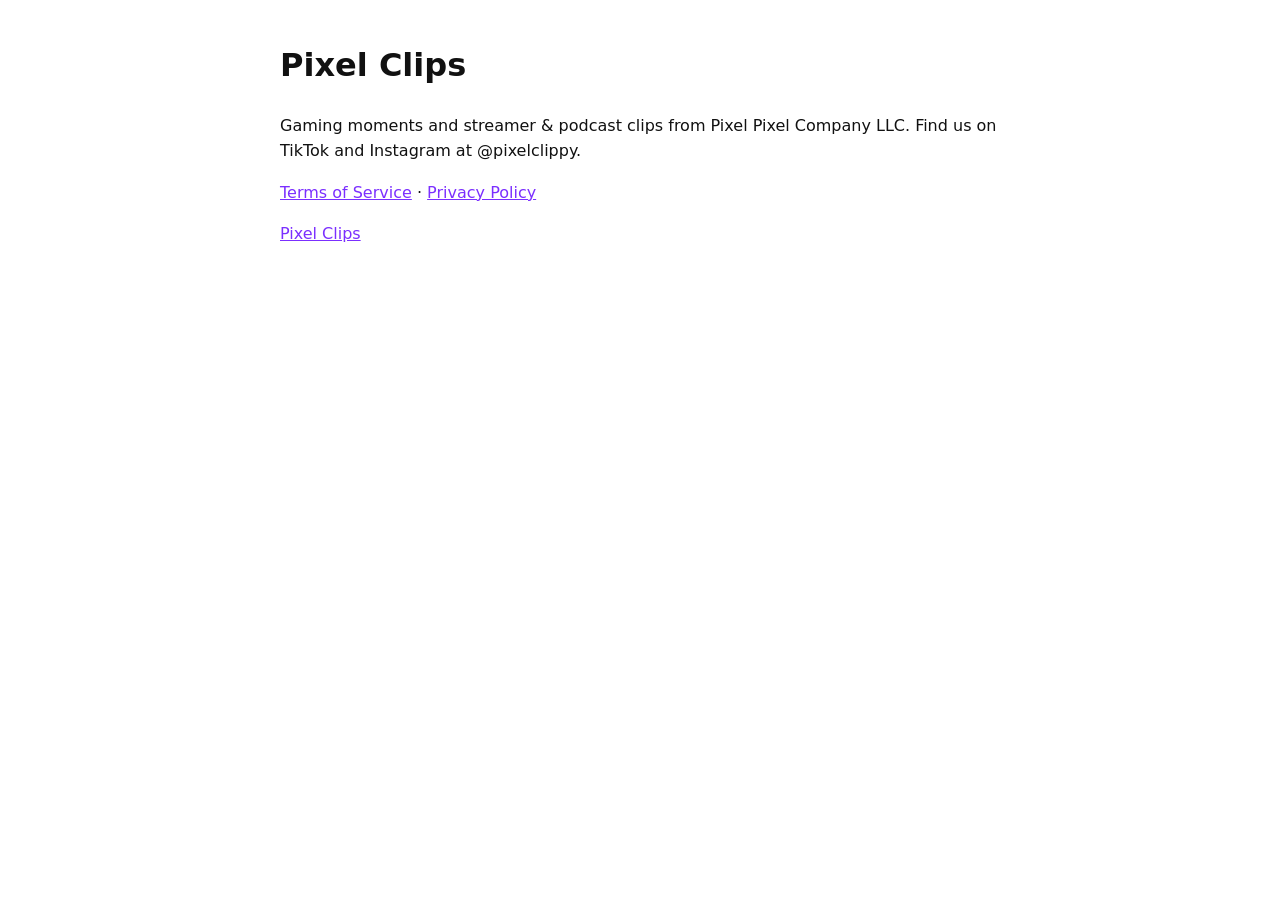
==== index.html @ 1bb0a0e5 "Add files via upload" ====
<!doctype html><html lang="en"><head><meta charset="utf-8"><meta name="viewport" content="width=device-width,initial-scale=1"><title>Pixel Clips</title><style>body{font-family:-apple-system,system-ui,sans-serif;max-width:720px;margin:40px auto;padding:0 16px;line-height:1.6;color:#111;background:#fff}a{color:#7B2FFF}</style></head><body><h1>Pixel Clips</h1><p>Gaming moments and streamer &amp; podcast clips from Pixel Pixel Company LLC. Find us on TikTok and Instagram at @pixelclippy.</p><p><a href="terms.html">Terms of Service</a> · <a href="privacy.html">Privacy Policy</a></p><p><a href="./">Pixel Clips</a></p></body></html>
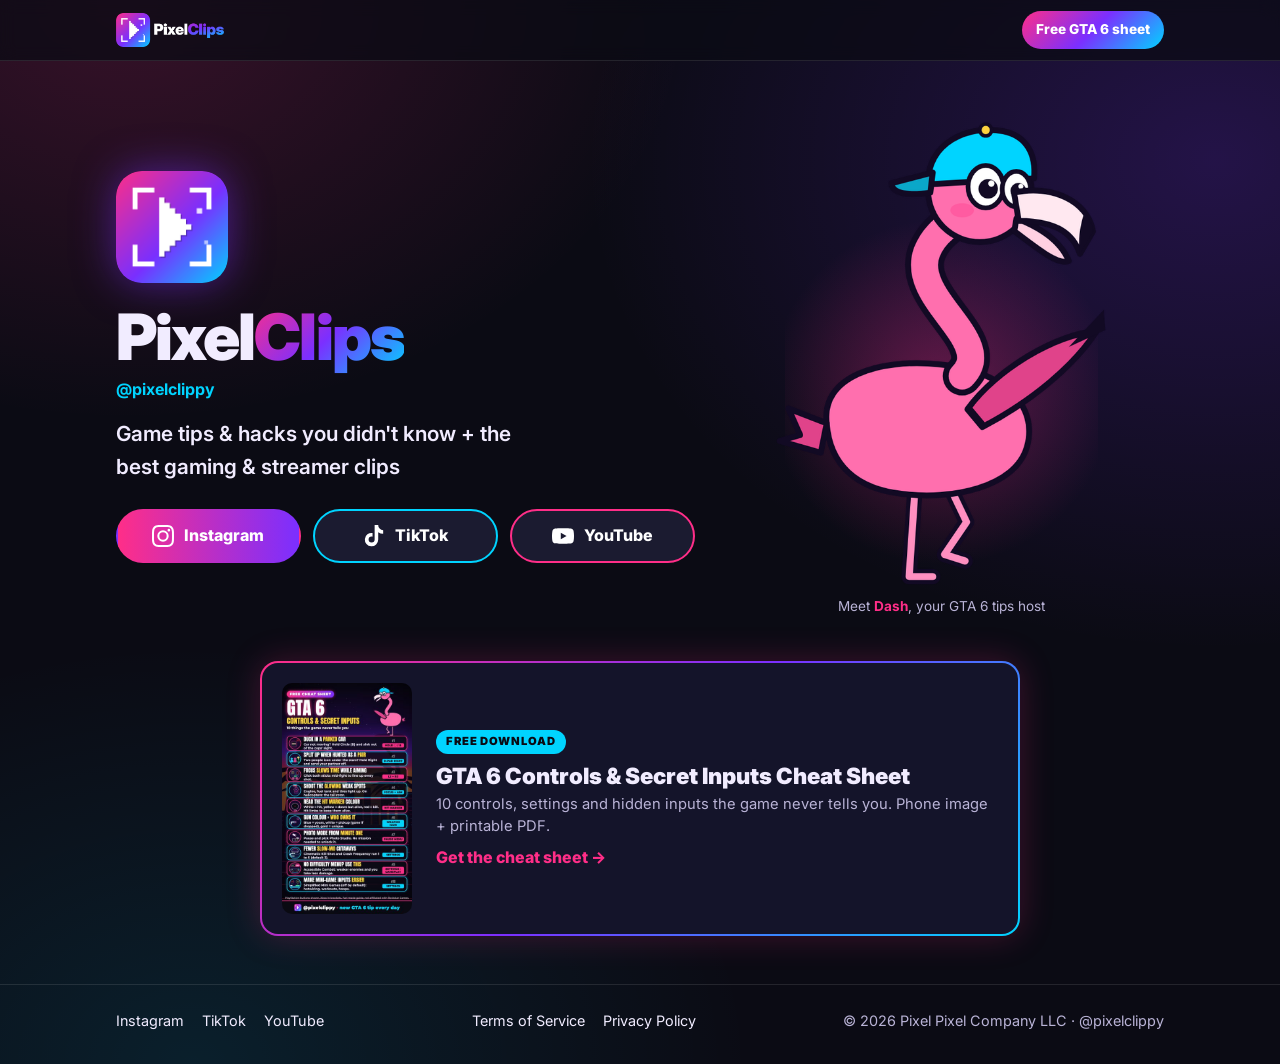
==== commit 6343e616: "Revamp site in the Pixel Clips brand style; add GTA 6 cheat sheet page - Home: logo, bio, Instagram/" ====
--- a/index.html
+++ b/index.html
@@ -1 +1,60 @@
-<!doctype html><html lang="en"><head><meta charset="utf-8"><meta name="viewport" content="width=device-width,initial-scale=1"><title>Pixel Clips</title><style>body{font-family:-apple-system,system-ui,sans-serif;max-width:720px;margin:40px auto;padding:0 16px;line-height:1.6;color:#111;background:#fff}a{color:#7B2FFF}</style></head><body><h1>Pixel Clips</h1><p>Gaming moments and streamer &amp; podcast clips from Pixel Pixel Company LLC. Find us on TikTok and Instagram at @pixelclippy.</p><p><a href="terms.html">Terms of Service</a> · <a href="privacy.html">Privacy Policy</a></p><p><a href="./">Pixel Clips</a></p></body></html>
+<!doctype html>
+<html lang="en">
+<head>
+<meta charset="utf-8">
+<meta name="viewport" content="width=device-width, initial-scale=1">
+<title>Pixel Clips (@pixelclippy)</title>
+<meta name="description" content="Game tips &amp; hacks you didn't know + the best gaming &amp; streamer clips. @pixelclippy on Instagram, TikTok and YouTube.">
+<meta name="theme-color" content="#0B0B14">
+<link rel="icon" type="image/png" href="assets/favicon.png">
+<link rel="apple-touch-icon" href="assets/apple-touch-icon.png">
+<link rel="preconnect" href="https://fonts.googleapis.com">
+<link rel="preconnect" href="https://fonts.gstatic.com" crossorigin>
+<link href="https://fonts.googleapis.com/css2?family=Inter:wght@400;600;700;800;900&display=swap" rel="stylesheet">
+<link rel="stylesheet" href="assets/site.css">
+<meta property="og:type" content="website">
+<meta property="og:url" content="https://pixelpixelcompany.github.io/pixelclips-site/">
+<meta property="og:title" content="Pixel Clips (@pixelclippy)">
+<meta property="og:description" content="Game tips &amp; hacks you didn't know + the best gaming &amp; streamer clips">
+<meta property="og:image" content="https://pixelpixelcompany.github.io/pixelclips-site/assets/logo-mark.png">
+</head>
+<body>
+<header class="site-header"><div class="wrap">
+  <a class="brand" href="./" aria-label="Pixel Clips home"><img src="assets/wordmark.png" width="800" height="252" alt="Pixel Clips"></a>
+  <a class="header-cta" href="gta6-cheat-sheet/">Free GTA 6 sheet</a>
+</div></header>
+<main class="wrap">
+  <section class="hero">
+    <div class="hero-copy">
+      <img class="hero-logo" src="assets/logo-mark.png" width="512" height="512" alt="Pixel Clips logo">
+      <h1>Pixel<span class="grad">Clips</span></h1>
+      <p class="handle">@pixelclippy</p>
+      <p class="bio">Game tips &amp; hacks you didn't know + the best gaming &amp; streamer clips</p>
+      <div class="socials">
+      <a class="btn btn-ig" href="https://www.instagram.com/pixelclippy/"><svg viewBox="0 0 24 24" aria-hidden="true"><path d="M12 2.2c3.2 0 3.6 0 4.8.1 3.3.1 4.8 1.7 4.9 4.9.1 1.3.1 1.6.1 4.8s0 3.6-.1 4.8c-.1 3.2-1.7 4.8-4.9 4.9-1.3.1-1.6.1-4.8.1s-3.6 0-4.8-.1c-3.3-.1-4.8-1.7-4.9-4.9C2.2 15.6 2.2 15.2 2.2 12s0-3.6.1-4.8C2.4 3.9 4 2.4 7.2 2.3 8.4 2.2 8.8 2.2 12 2.2zM12 0C8.7 0 8.3 0 7.1.1 2.7.3.3 2.7.1 7.1 0 8.3 0 8.7 0 12s0 3.7.1 4.9c.2 4.4 2.6 6.8 7 7 1.2.1 1.6.1 4.9.1s3.7 0 4.9-.1c4.4-.2 6.8-2.6 7-7 .1-1.2.1-1.6.1-4.9s0-3.7-.1-4.9c-.2-4.4-2.6-6.8-7-7C15.7 0 15.3 0 12 0zm0 5.8a6.2 6.2 0 1 0 0 12.4 6.2 6.2 0 0 0 0-12.4zM12 16a4 4 0 1 1 0-8 4 4 0 0 1 0 8zm6.4-11.8a1.4 1.4 0 1 0 0 2.9 1.4 1.4 0 0 0 0-2.9z"/></svg>Instagram</a>
+      <a class="btn btn-tt" href="https://www.tiktok.com/@pixelclippy"><svg viewBox="0 0 24 24" aria-hidden="true"><path d="M16.6 0h-3.9v15.9a3.3 3.3 0 1 1-3.3-3.3c.3 0 .7 0 1 .1V8.7a7.3 7.3 0 1 0 6.2 7.2V7.8a9.2 9.2 0 0 0 5.4 1.7V5.6A5.4 5.4 0 0 1 16.6 0z"/></svg>TikTok</a>
+      <a class="btn btn-yt" href="https://www.youtube.com/@pixelclippy"><svg viewBox="0 0 24 24" aria-hidden="true"><path d="M23.5 6.2a3 3 0 0 0-2.1-2.1C19.5 3.6 12 3.6 12 3.6s-7.5 0-9.4.5A3 3 0 0 0 .5 6.2 31.4 31.4 0 0 0 0 12a31.4 31.4 0 0 0 .5 5.8 3 3 0 0 0 2.1 2.1c1.9.5 9.4.5 9.4.5s7.5 0 9.4-.5a3 3 0 0 0 2.1-2.1A31.4 31.4 0 0 0 24 12a31.4 31.4 0 0 0-.5-5.8zM9.6 15.6V8.4l6.3 3.6-6.3 3.6z"/></svg>YouTube</a>
+    </div>
+    </div>
+    <figure class="hero-dash">
+      <img src="assets/dash.png" width="518" height="720" alt="Dash, the Pixel Clips flamingo mascot, in a blue backwards cap">
+      <figcaption>Meet <strong>Dash</strong>, your GTA 6 tips host</figcaption>
+    </figure>
+  </section>
+  <a class="freebie" href="gta6-cheat-sheet/">
+    <img src="assets/cheat-sheet-thumb.jpg" width="360" height="640" alt="" loading="lazy">
+    <div>
+      <span class="tag">Free download</span>
+      <h2>GTA 6 Controls &amp; Secret Inputs Cheat Sheet</h2>
+      <p>10 controls, settings and hidden inputs the game never tells you. Phone image + printable PDF.</p>
+      <span class="go">Get the cheat sheet &rarr;</span>
+    </div>
+  </a>
+</main>
+<footer class="site-footer"><div class="wrap">
+  <nav aria-label="Social"><a href="https://www.instagram.com/pixelclippy/">Instagram</a><a href="https://www.tiktok.com/@pixelclippy">TikTok</a><a href="https://www.youtube.com/@pixelclippy">YouTube</a></nav>
+  <nav aria-label="Legal"><a href="terms.html">Terms of Service</a><a href="privacy.html">Privacy Policy</a></nav>
+  <div>&copy; 2026 Pixel Pixel Company LLC &middot; @pixelclippy</div>
+</div></footer>
+</body>
+</html>
--- a/assets/site.css
+++ b/assets/site.css
@@ -0,0 +1,126 @@
+/* Pixel Clips site. Brand kit colours: pink #FF2E88, purple #7B2FFF, cyan #00D4FF, background #0B0B14. Font: Inter. */
+:root {
+  --bg: #0B0B14;
+  --panel: #14142a;
+  --line: rgba(255, 255, 255, 0.10);
+  --pink: #FF2E88;
+  --purple: #7B2FFF;
+  --cyan: #00D4FF;
+  --text: #f1ecff;
+  --muted: #b9b3d6;
+  --grad: linear-gradient(135deg, #FF2E88 0%, #7B2FFF 50%, #00D4FF 100%);
+  --radius: 18px;
+}
+* { box-sizing: border-box; }
+html { -webkit-text-size-adjust: 100%; }
+body {
+  margin: 0;
+  min-height: 100vh;
+  display: flex;
+  flex-direction: column;
+  background-color: var(--bg);
+  /* pixel confetti like the banner, pure CSS */
+  background-image:
+    radial-gradient(800px 600px at 10% 0%, rgba(255, 46, 136, 0.18), transparent 70%),
+    radial-gradient(900px 700px at 95% 15%, rgba(123, 47, 255, 0.22), transparent 70%),
+    radial-gradient(800px 600px at 15% 100%, rgba(0, 212, 255, 0.10), transparent 70%);
+  color: var(--text);
+  font-family: "Inter", -apple-system, BlinkMacSystemFont, "Segoe UI", Roboto, sans-serif;
+  line-height: 1.6;
+  overflow-x: hidden;
+}
+img { max-width: 100%; height: auto; display: block; }
+a { color: var(--cyan); }
+a:hover { color: #fff; }
+:focus-visible { outline: 3px solid var(--cyan); outline-offset: 3px; border-radius: 6px; }
+
+.wrap { width: 100%; max-width: 1080px; margin: 0 auto; padding: 0 16px; }
+
+/* header */
+.site-header { border-bottom: 1px solid var(--line); background: rgba(11, 11, 20, 0.75); backdrop-filter: blur(8px); position: sticky; top: 0; z-index: 10; }
+.site-header .wrap { display: flex; align-items: center; justify-content: space-between; gap: 12px; height: 60px; }
+.brand { display: block; }
+.brand img { height: 34px; width: auto; }
+.header-cta { font-weight: 800; font-size: 0.85rem; text-decoration: none; color: #fff; padding: 8px 14px; border-radius: 999px; background: var(--grad); white-space: nowrap; }
+.header-cta:hover { color: #fff; filter: brightness(1.1); }
+
+main { flex: 1; }
+
+/* footer */
+.site-footer { border-top: 1px solid var(--line); margin-top: 48px; padding: 24px 0 32px; font-size: 0.9rem; color: var(--muted); }
+.site-footer .wrap { display: flex; flex-wrap: wrap; gap: 10px 24px; align-items: center; justify-content: space-between; }
+.site-footer nav { display: flex; flex-wrap: wrap; gap: 8px 18px; }
+.site-footer a { color: var(--text); text-decoration: none; }
+.site-footer a:hover { color: var(--cyan); }
+
+/* home hero */
+.hero { padding: 28px 0 8px; display: grid; gap: 24px; align-items: center; }
+.hero-copy { text-align: center; }
+.hero-logo { width: 112px; height: 112px; margin: 0 auto 18px; border-radius: 26px; box-shadow: 0 0 40px rgba(123, 47, 255, 0.5); }
+.hero h1 { margin: 0; font-size: 2.6rem; line-height: 1; font-weight: 900; letter-spacing: -0.03em; }
+.hero h1 .grad { background: var(--grad); -webkit-background-clip: text; background-clip: text; color: transparent; }
+.handle { margin: 8px 0 0; font-weight: 700; color: var(--cyan); }
+.bio { margin: 14px auto 0; max-width: 30ch; font-size: 1.15rem; font-weight: 600; color: var(--text); }
+.hero-dash { position: relative; max-width: 260px; margin: 0 auto; }
+.hero-dash::before { content: ""; position: absolute; inset: 12% 4% 2%; background: radial-gradient(circle, rgba(255, 46, 136, 0.35), transparent 65%); z-index: -1; }
+.hero-dash figcaption { text-align: center; font-size: 0.85rem; color: var(--muted); margin-top: 6px; }
+.hero-dash strong { color: var(--pink); }
+
+/* social buttons */
+.socials { display: grid; gap: 12px; margin: 26px auto 0; max-width: 420px; }
+.btn { display: flex; align-items: center; justify-content: center; gap: 10px; min-height: 54px; padding: 12px 20px; border-radius: 999px; font-weight: 800; font-size: 1rem; text-decoration: none; color: #fff; border: 2px solid transparent; transition: transform 0.15s ease, filter 0.15s ease; }
+.btn:hover { color: #fff; transform: translateY(-2px); filter: brightness(1.1); }
+.btn svg { width: 22px; height: 22px; flex: none; fill: currentColor; }
+.btn-ig { background: linear-gradient(90deg, #FF2E88, #7B2FFF); }
+.btn-tt { background: #1b1b30; border-color: var(--cyan); }
+.btn-yt { background: #1b1b30; border-color: var(--pink); }
+.btn-pink { background: var(--pink); }
+.btn-cyan { background: var(--cyan); color: var(--bg); }
+.btn-cyan:hover { color: var(--bg); }
+
+/* freebie card */
+.freebie { margin: 36px auto 0; max-width: 760px; display: grid; grid-template-columns: 96px 1fr; gap: 16px; align-items: center; padding: 16px; border-radius: var(--radius); background: var(--panel); border: 2px solid transparent; background-image: linear-gradient(var(--panel), var(--panel)), var(--grad); background-origin: border-box; background-clip: padding-box, border-box; text-decoration: none; color: var(--text); box-shadow: 0 0 34px rgba(255, 46, 136, 0.22); transition: transform 0.15s ease; }
+.freebie:hover { color: var(--text); transform: translateY(-2px); }
+.freebie img { width: 96px; border-radius: 10px; }
+.tag { display: inline-block; font-size: 0.7rem; font-weight: 900; letter-spacing: 0.08em; text-transform: uppercase; color: var(--bg); background: var(--cyan); padding: 3px 10px; border-radius: 999px; }
+.freebie h2 { margin: 8px 0 4px; font-size: 1.15rem; line-height: 1.25; font-weight: 900; }
+.freebie p { margin: 0; color: var(--muted); font-size: 0.92rem; line-height: 1.45; }
+.freebie .go { display: inline-block; margin-top: 8px; font-weight: 800; color: var(--pink); }
+
+/* cheat sheet page */
+.sheet { max-width: 560px; margin: 0 auto; padding: 28px 0 0; text-align: center; }
+.sheet h1 { margin: 10px 0 8px; font-size: 1.9rem; line-height: 1.1; font-weight: 900; letter-spacing: -0.02em; }
+.sheet h1 .grad { background: var(--grad); -webkit-background-clip: text; background-clip: text; color: transparent; }
+.sheet .lead { margin: 0 0 20px; color: var(--muted); }
+.sheet .btns { display: grid; gap: 12px; margin: 0 0 22px; }
+.sheet-img { width: 100%; border-radius: var(--radius); box-shadow: 0 0 40px rgba(255, 46, 136, 0.35); }
+.sheet .note { margin-top: 18px; font-size: 0.9rem; color: var(--muted); }
+.sheet .note a { font-weight: 700; }
+
+/* legal pages: original text, restyled */
+.legal { max-width: 720px; margin: 0 auto; padding: 32px 0 0; }
+.legal h1 { font-size: 1.8rem; line-height: 1.15; font-weight: 900; letter-spacing: -0.02em; margin: 0 0 12px; background: var(--grad); -webkit-background-clip: text; background-clip: text; color: transparent; }
+.legal p, .legal li { color: var(--text); }
+.legal strong { color: #fff; }
+.legal ol { padding-left: 1.3em; }
+.legal li { margin-bottom: 10px; }
+.legal li::marker { color: var(--pink); font-weight: 800; }
+.legal a { overflow-wrap: anywhere; }
+
+@media (min-width: 560px) {
+  .socials { grid-template-columns: repeat(3, 1fr); max-width: 640px; }
+  .sheet .btns { grid-template-columns: 1fr 1fr; }
+}
+@media (min-width: 900px) {
+  .hero { grid-template-columns: 1.3fr 1fr; padding-top: 56px; }
+  .hero-copy { text-align: left; }
+  .hero-logo { margin: 0 0 22px; }
+  .hero h1 { font-size: 4rem; }
+  .bio { margin-left: 0; font-size: 1.3rem; }
+  .socials { margin-left: 0; }
+  .hero-dash { max-width: 340px; }
+  .freebie { grid-template-columns: 130px 1fr; padding: 20px; gap: 24px; }
+  .freebie img { width: 130px; }
+  .freebie h2 { font-size: 1.4rem; }
+}
+@media (prefers-reduced-motion: reduce) { * { transition: none !important; } }
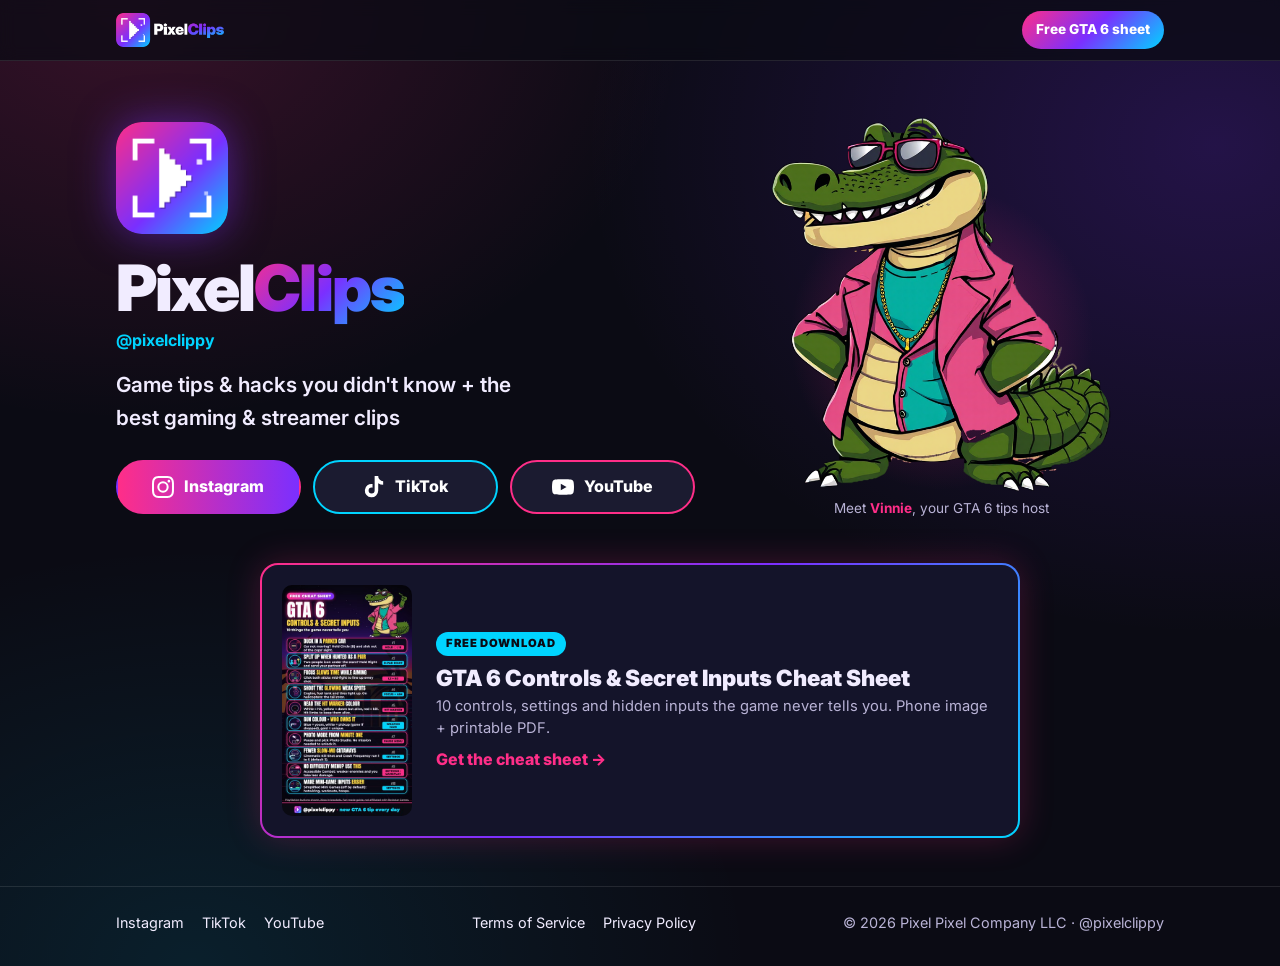
==== commit 020eab10: "Replace Dash with Vinnie (home mascot, cheat sheet header, PNG/PDF, thumbnail) Co-Authored-By: Claud" ====
--- a/index.html
+++ b/index.html
@@ -36,9 +36,9 @@
       <a class="btn btn-yt" href="https://www.youtube.com/@pixelclippy"><svg viewBox="0 0 24 24" aria-hidden="true"><path d="M23.5 6.2a3 3 0 0 0-2.1-2.1C19.5 3.6 12 3.6 12 3.6s-7.5 0-9.4.5A3 3 0 0 0 .5 6.2 31.4 31.4 0 0 0 0 12a31.4 31.4 0 0 0 .5 5.8 3 3 0 0 0 2.1 2.1c1.9.5 9.4.5 9.4.5s7.5 0 9.4-.5a3 3 0 0 0 2.1-2.1A31.4 31.4 0 0 0 24 12a31.4 31.4 0 0 0-.5-5.8zM9.6 15.6V8.4l6.3 3.6-6.3 3.6z"/></svg>YouTube</a>
     </div>
     </div>
-    <figure class="hero-dash">
-      <img src="assets/dash.png" width="518" height="720" alt="Dash, the Pixel Clips flamingo mascot, in a blue backwards cap">
-      <figcaption>Meet <strong>Dash</strong>, your GTA 6 tips host</figcaption>
+    <figure class="hero-host">
+      <img src="assets/vinnie.png" width="640" height="705" alt="Vinnie, the Pixel Clips alligator mascot, in a pink blazer and sunglasses">
+      <figcaption>Meet <strong>Vinnie</strong>, your GTA 6 tips host</figcaption>
     </figure>
   </section>
   <a class="freebie" href="gta6-cheat-sheet/">
--- a/assets/site.css
+++ b/assets/site.css
@@ -61,10 +61,10 @@
 .hero h1 .grad { background: var(--grad); -webkit-background-clip: text; background-clip: text; color: transparent; }
 .handle { margin: 8px 0 0; font-weight: 700; color: var(--cyan); }
 .bio { margin: 14px auto 0; max-width: 30ch; font-size: 1.15rem; font-weight: 600; color: var(--text); }
-.hero-dash { position: relative; max-width: 260px; margin: 0 auto; }
-.hero-dash::before { content: ""; position: absolute; inset: 12% 4% 2%; background: radial-gradient(circle, rgba(255, 46, 136, 0.35), transparent 65%); z-index: -1; }
-.hero-dash figcaption { text-align: center; font-size: 0.85rem; color: var(--muted); margin-top: 6px; }
-.hero-dash strong { color: var(--pink); }
+.hero-host { position: relative; max-width: 260px; margin: 0 auto; }
+.hero-host::before { content: ""; position: absolute; inset: 12% 4% 2%; background: radial-gradient(circle, rgba(255, 46, 136, 0.35), transparent 65%); z-index: -1; }
+.hero-host figcaption { text-align: center; font-size: 0.85rem; color: var(--muted); margin-top: 6px; }
+.hero-host strong { color: var(--pink); }
 
 /* social buttons */
 .socials { display: grid; gap: 12px; margin: 26px auto 0; max-width: 420px; }
@@ -118,7 +118,7 @@
   .hero h1 { font-size: 4rem; }
   .bio { margin-left: 0; font-size: 1.3rem; }
   .socials { margin-left: 0; }
-  .hero-dash { max-width: 340px; }
+  .hero-host { max-width: 340px; }
   .freebie { grid-template-columns: 130px 1fr; padding: 20px; gap: 24px; }
   .freebie img { width: 130px; }
   .freebie h2 { font-size: 1.4rem; }
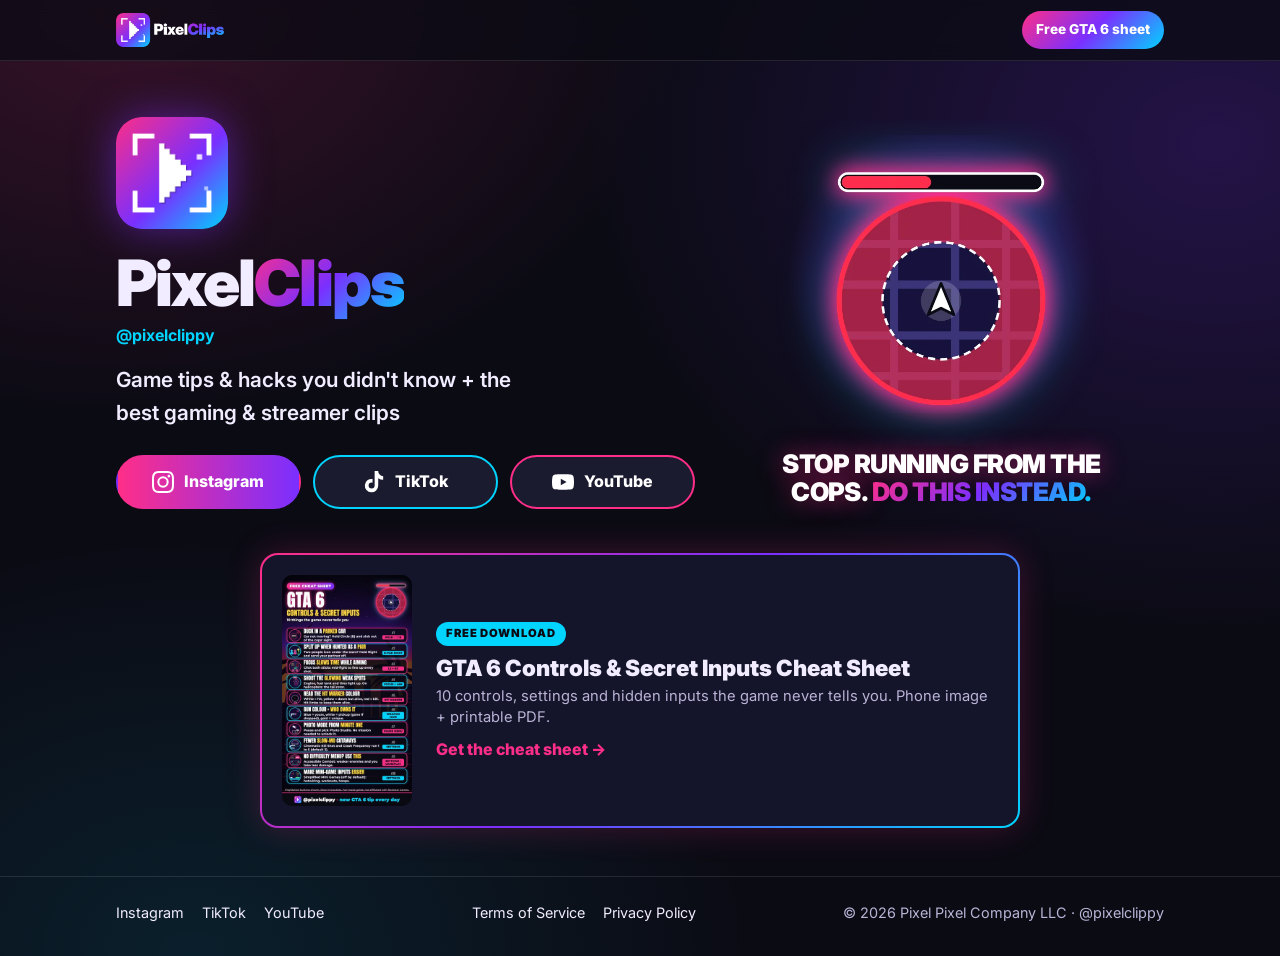
==== commit 7e43ed1b: "Remove mascot: tip-art hero, no-character cheat sheet Co-Authored-By: Claude Opus 5.5 <noreply@anthr" ====
--- a/index.html
+++ b/index.html
@@ -36,9 +36,9 @@
       <a class="btn btn-yt" href="https://www.youtube.com/@pixelclippy"><svg viewBox="0 0 24 24" aria-hidden="true"><path d="M23.5 6.2a3 3 0 0 0-2.1-2.1C19.5 3.6 12 3.6 12 3.6s-7.5 0-9.4.5A3 3 0 0 0 .5 6.2 31.4 31.4 0 0 0 0 12a31.4 31.4 0 0 0 .5 5.8 3 3 0 0 0 2.1 2.1c1.9.5 9.4.5 9.4.5s7.5 0 9.4-.5a3 3 0 0 0 2.1-2.1A31.4 31.4 0 0 0 24 12a31.4 31.4 0 0 0-.5-5.8zM9.6 15.6V8.4l6.3 3.6-6.3 3.6z"/></svg>YouTube</a>
     </div>
     </div>
-    <figure class="hero-host">
-      <img src="assets/vinnie.png" width="640" height="705" alt="Vinnie, the Pixel Clips alligator mascot, in a pink blazer and sunglasses">
-      <figcaption>Meet <strong>Vinnie</strong>, your GTA 6 tips host</figcaption>
+    <figure class="hero-art">
+      <img src="assets/hero-tip.webp" width="668" height="640" alt="GTA 6 wanted-level tip art: a glowing red search ring around a blue safe zone with a navigation arrow">
+      <figcaption>Stop running from the cops. <span class="grad">Do this instead.</span></figcaption>
     </figure>
   </section>
   <a class="freebie" href="gta6-cheat-sheet/">
--- a/assets/site.css
+++ b/assets/site.css
@@ -61,10 +61,11 @@
 .hero h1 .grad { background: var(--grad); -webkit-background-clip: text; background-clip: text; color: transparent; }
 .handle { margin: 8px 0 0; font-weight: 700; color: var(--cyan); }
 .bio { margin: 14px auto 0; max-width: 30ch; font-size: 1.15rem; font-weight: 600; color: var(--text); }
-.hero-host { position: relative; max-width: 260px; margin: 0 auto; }
-.hero-host::before { content: ""; position: absolute; inset: 12% 4% 2%; background: radial-gradient(circle, rgba(255, 46, 136, 0.35), transparent 65%); z-index: -1; }
-.hero-host figcaption { text-align: center; font-size: 0.85rem; color: var(--muted); margin-top: 6px; }
-.hero-host strong { color: var(--pink); }
+.hero-art { position: relative; max-width: 420px; margin: 0 auto; isolation: isolate; }
+.hero-art img { width: 100%; height: auto; }
+.hero-art::before { content: ""; position: absolute; inset: 4% 0 24%; background: radial-gradient(circle, rgba(255, 46, 136, 0.3), rgba(123, 47, 255, 0.15) 50%, transparent 70%); z-index: -1; }
+.hero-art figcaption { text-align: center; font-size: 1.6rem; line-height: 1.1; font-weight: 900; letter-spacing: -0.02em; text-transform: uppercase; color: #fff; text-shadow: 0 0 24px rgba(255, 46, 136, 0.6); margin-top: 4px; }
+.hero-art .grad { background: var(--grad); -webkit-background-clip: text; background-clip: text; color: transparent; text-shadow: none; }
 
 /* social buttons */
 .socials { display: grid; gap: 12px; margin: 26px auto 0; max-width: 420px; }
@@ -118,7 +119,7 @@
   .hero h1 { font-size: 4rem; }
   .bio { margin-left: 0; font-size: 1.3rem; }
   .socials { margin-left: 0; }
-  .hero-host { max-width: 340px; }
+  .hero-art { max-width: 340px; }
   .freebie { grid-template-columns: 130px 1fr; padding: 20px; gap: 24px; }
   .freebie img { width: 130px; }
   .freebie h2 { font-size: 1.4rem; }
